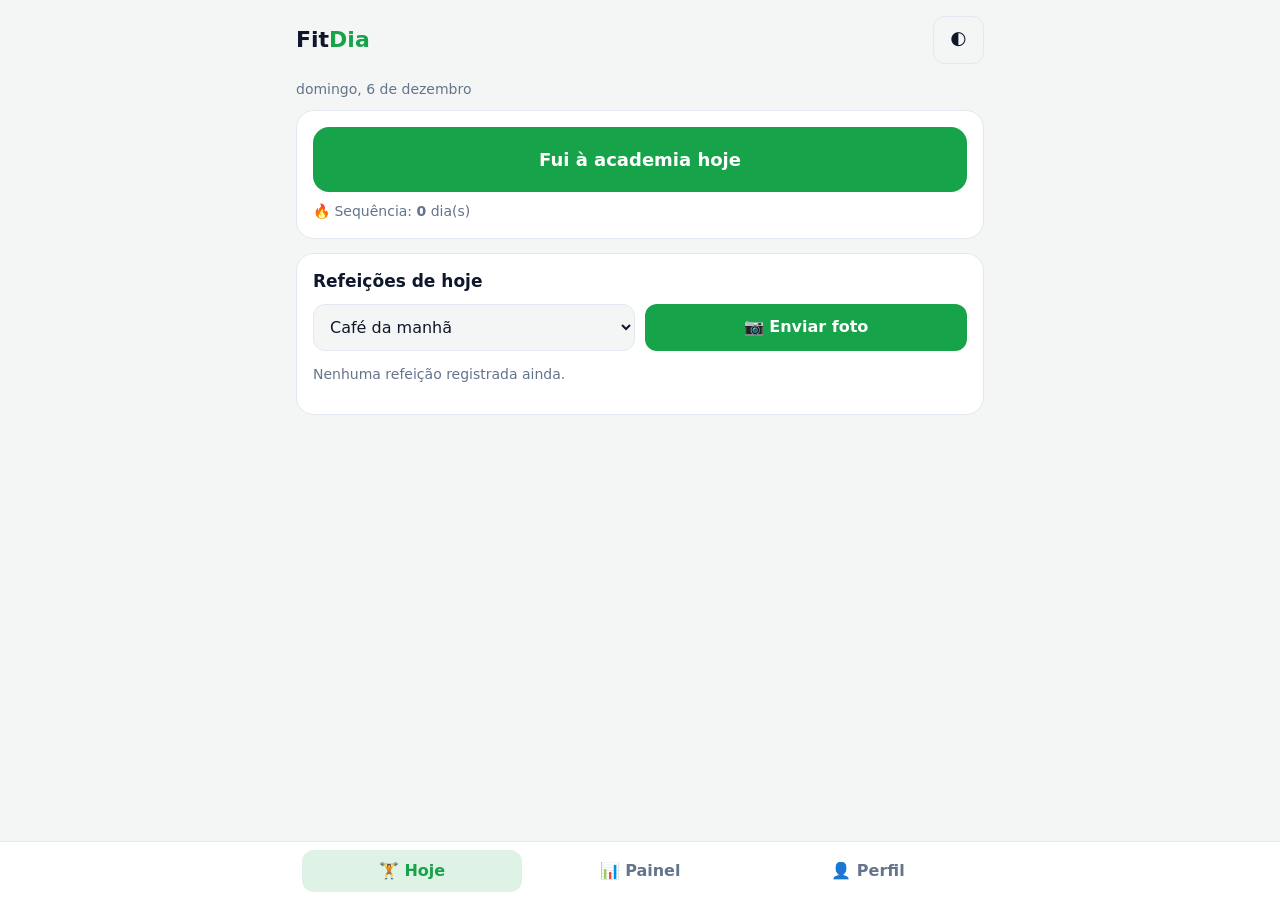
==== index.html @ 7180e47e "Site finalizado" ====
<!doctype html>
<html lang="pt-BR"><head><meta charset="utf-8">
<meta name="viewport" content="width=device-width, initial-scale=1, viewport-fit=cover">
<title>FitDia</title>
<link rel="stylesheet" href="css/style.css">
</head>
<body>
<header><h1>Fit<span>Dia</span></h1><button class="ghost" id="th" aria-label="Alternar tema">🌓</button></header>
<main id="app"></main>
<nav><button data-t="hoje">🏋️ Hoje</button><button data-t="painel">📊 Painel</button><button data-t="perfil">👤 Perfil</button></nav>
<script src="js/state.js"></script>
<script src="js/views.js"></script>
<script src="js/app.js"></script>
</body></html>
---- css/style.css ----
:root{--bg:#f3f6f4;--card:#fff;--tx:#0f172a;--mu:#64748b;--bd:#e2e8f0;--ac:#16a34a;--on:#fff;box-sizing:border-box;padding-top:env(safe-area-inset-top,0px)}
@media(prefers-color-scheme:dark){:root:not([data-theme="light"]){--bg:#0b1117;--card:#151d26;--tx:#e8eef5;--mu:#8b9bb0;--bd:#243040;--ac:#34d399;--on:#04130d;color-scheme:dark}}
:root[data-theme="dark"]{--bg:#0b1117;--card:#151d26;--tx:#e8eef5;--mu:#8b9bb0;--bd:#243040;--ac:#34d399;--on:#04130d;color-scheme:dark}
*{box-sizing:border-box}html,body{margin:0}
body{background:var(--bg);color:var(--tx);font:16px/1.4 system-ui,-apple-system,"Segoe UI",Roboto,sans-serif;padding-bottom:90px}
header{display:flex;justify-content:space-between;align-items:center;max-width:720px;margin:0 auto;padding:16px}
h1{font-size:22px;margin:0}h1 span{color:var(--ac)}h2{font-size:17px;margin:0 0 10px}
main{max-width:720px;margin:0 auto;padding:0 16px}
.card{background:var(--card);border:1px solid var(--bd);border-radius:18px;padding:16px;margin-bottom:14px}
.mu{color:var(--mu);font-size:14px}
button,.btn{font:inherit;border:0;border-radius:12px;padding:12px 16px;background:var(--ac);color:var(--on);font-weight:600;cursor:pointer;display:inline-block}
.ghost{background:transparent;color:var(--tx);border:1px solid var(--bd)}
.big{width:100%;padding:20px;font-size:18px;border-radius:16px}
.done{background:transparent;color:var(--ac);border:2px solid var(--ac)}
input,select{font:inherit;width:100%;padding:12px;border-radius:12px;border:1px solid var(--bd);background:var(--bg);color:var(--tx)}
label{font-size:13px;color:var(--mu);display:block;margin-bottom:4px}
.g{display:grid;gap:10px}.g2{grid-template-columns:1fr 1fr}.g3{grid-template-columns:repeat(3,1fr)}
.stat b{display:block;font-size:26px}
.row{display:flex;gap:10px;align-items:center}.sp{justify-content:space-between}
.meal{display:flex;gap:12px;align-items:center;padding:8px 0;border-top:1px solid var(--bd)}
.meal img,.meal .ph{width:64px;height:64px;border-radius:12px;object-fit:cover;background:var(--bd)}
nav{position:fixed;left:0;right:0;bottom:0;background:var(--card);border-top:1px solid var(--bd);display:flex;justify-content:center;gap:8px;padding:8px 12px calc(8px + env(safe-area-inset-bottom,0px))}
nav button{flex:1;max-width:220px;background:transparent;color:var(--mu);padding:10px}
nav button.on{color:var(--ac);background:color-mix(in srgb,var(--ac) 14%,transparent)}
.banner{background:var(--ac);color:var(--on);cursor:pointer}
.cal{display:grid;grid-template-columns:repeat(7,1fr);gap:6px}
.cal i{aspect-ratio:1;border-radius:8px;background:var(--bd);font-style:normal;font-size:12px;display:grid;place-items:center;color:var(--mu)}
.cal i.y{background:var(--ac);color:var(--on);font-weight:700}
.big-num{font-size:44px;font-weight:800;line-height:1}
.pos{color:var(--ac)}.neg{color:#ef4444}
svg{width:100%;height:auto}
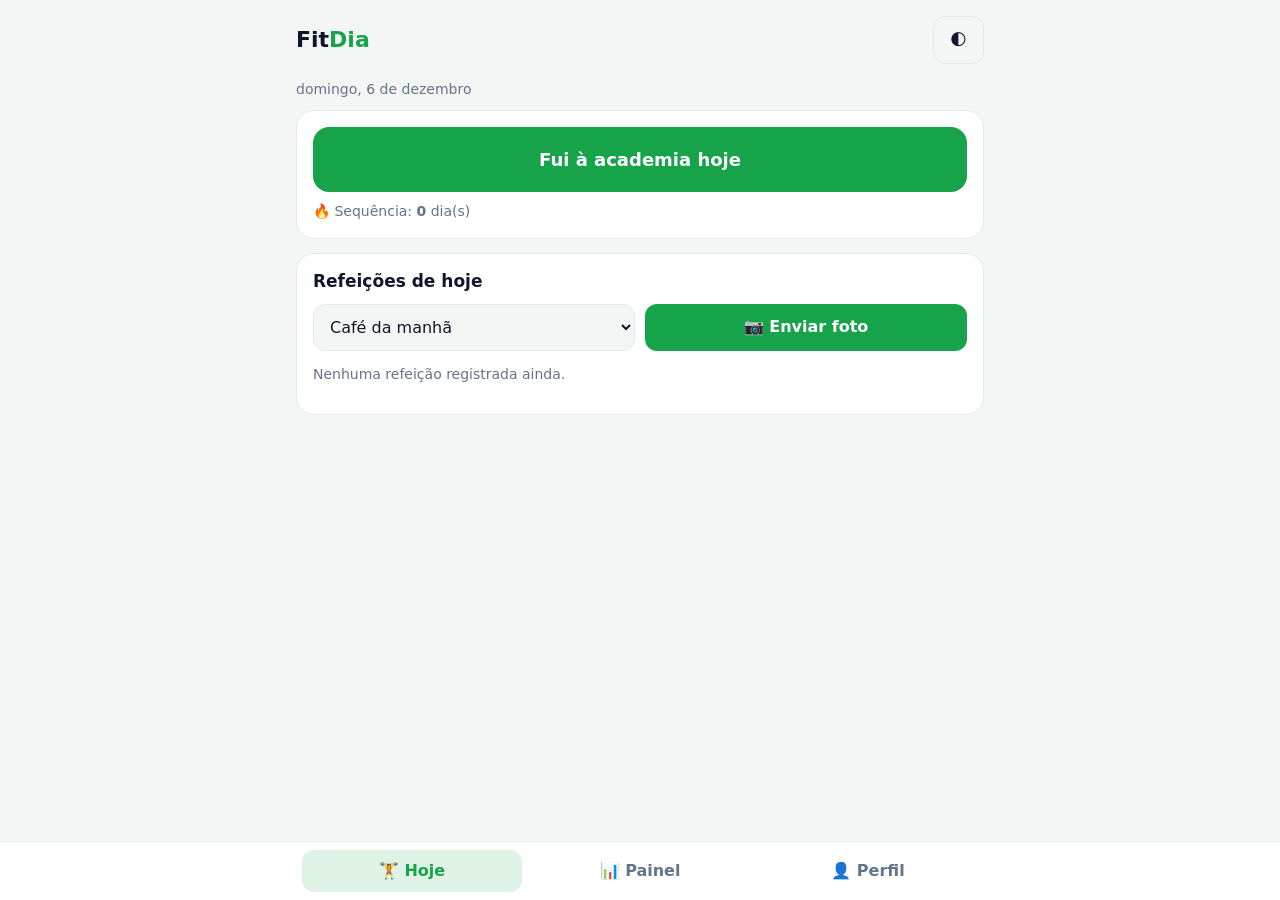
==== commit 939a1b0a: "Atualizado" ====
--- a/index.html
+++ b/index.html
@@ -1,7 +1,7 @@
 <!doctype html>
 <html lang="pt-BR"><head><meta charset="utf-8">
 <meta name="viewport" content="width=device-width, initial-scale=1, viewport-fit=cover">
-<title>FitDia</title>
+<title>FitDay</title>
 <link rel="stylesheet" href="css/style.css">
 </head>
 <body>
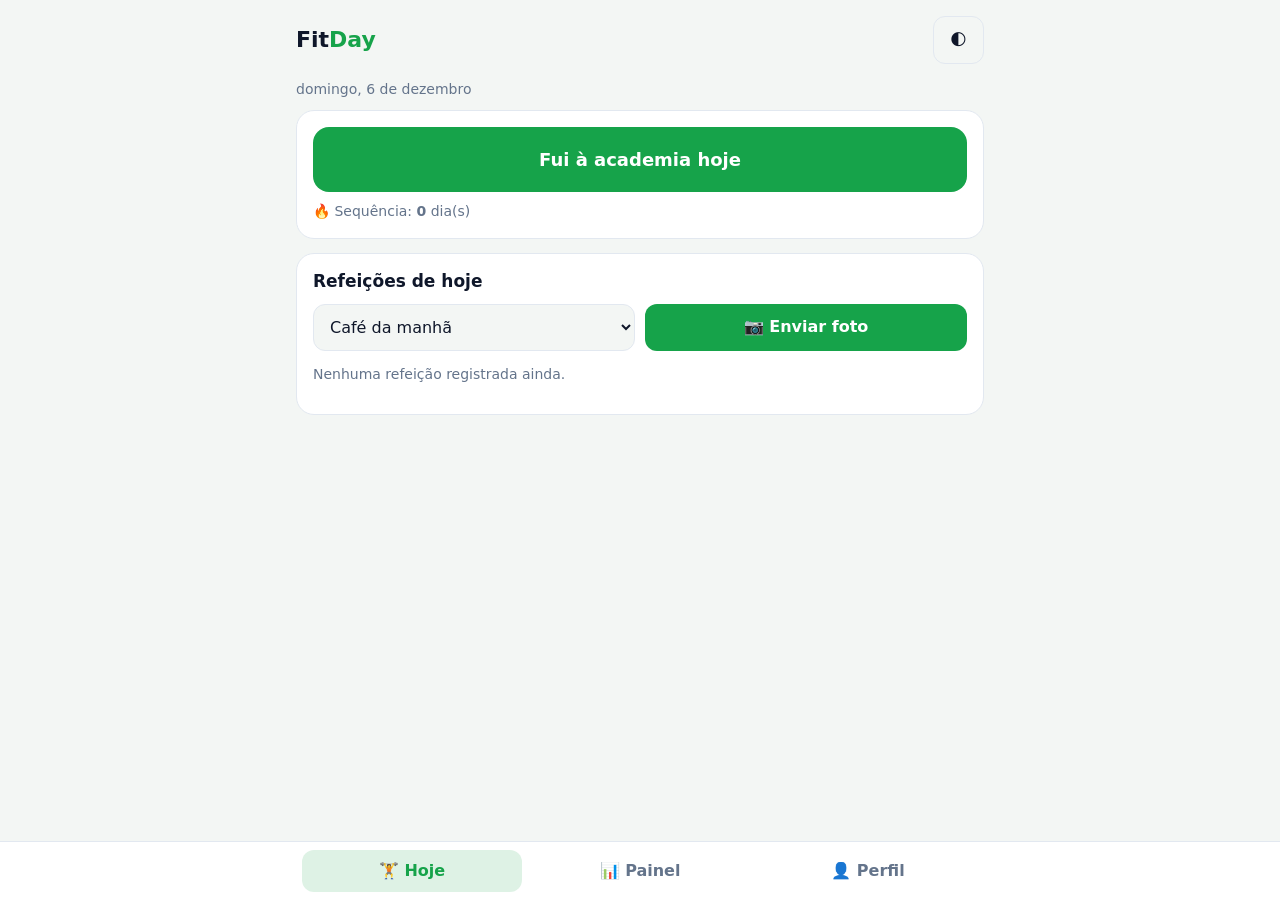
==== commit 5fe9229e: "Atualizado" ====
--- a/index.html
+++ b/index.html
@@ -5,7 +5,7 @@
 <link rel="stylesheet" href="css/style.css">
 </head>
 <body>
-<header><h1>Fit<span>Dia</span></h1><button class="ghost" id="th" aria-label="Alternar tema">🌓</button></header>
+<header><h1>Fit<span>Day</span></h1><button class="ghost" id="th" aria-label="Alternar tema">🌓</button></header>
 <main id="app"></main>
 <nav><button data-t="hoje">🏋️ Hoje</button><button data-t="painel">📊 Painel</button><button data-t="perfil">👤 Perfil</button></nav>
 <script src="js/state.js"></script>
